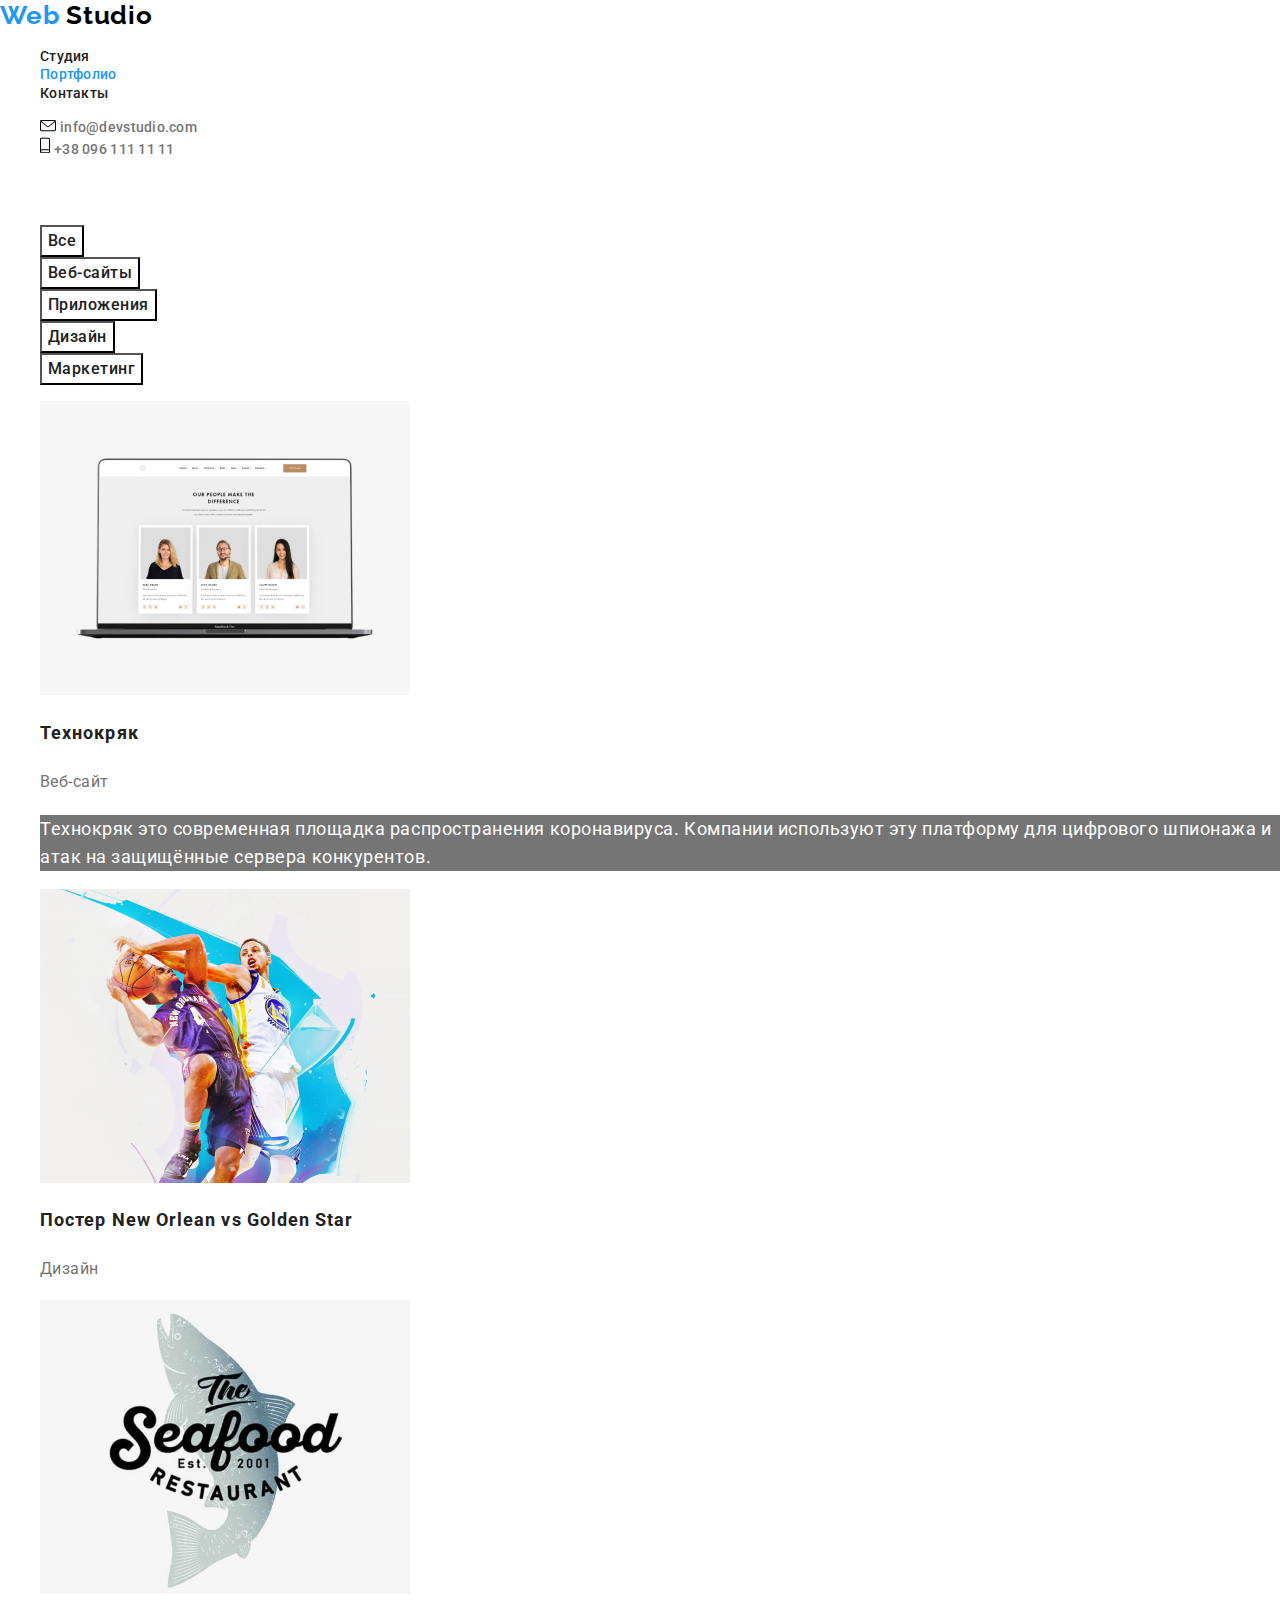
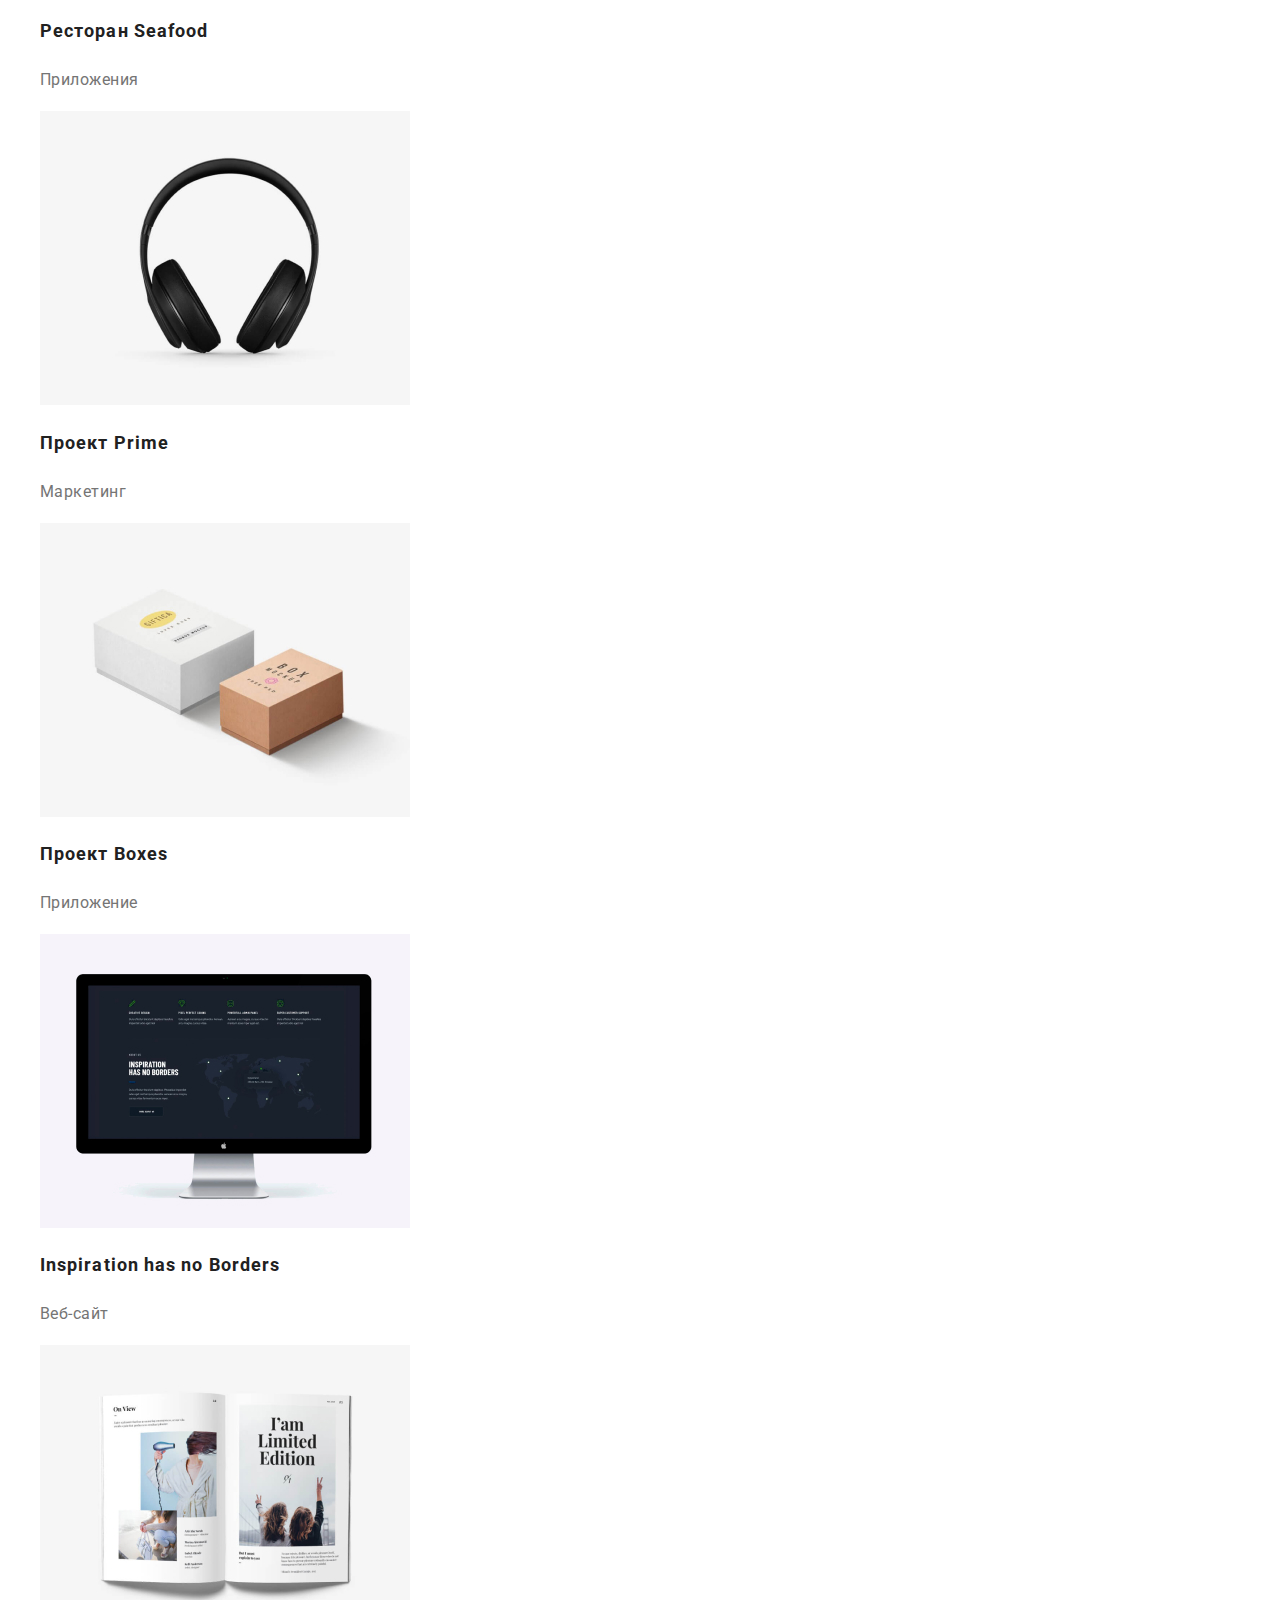
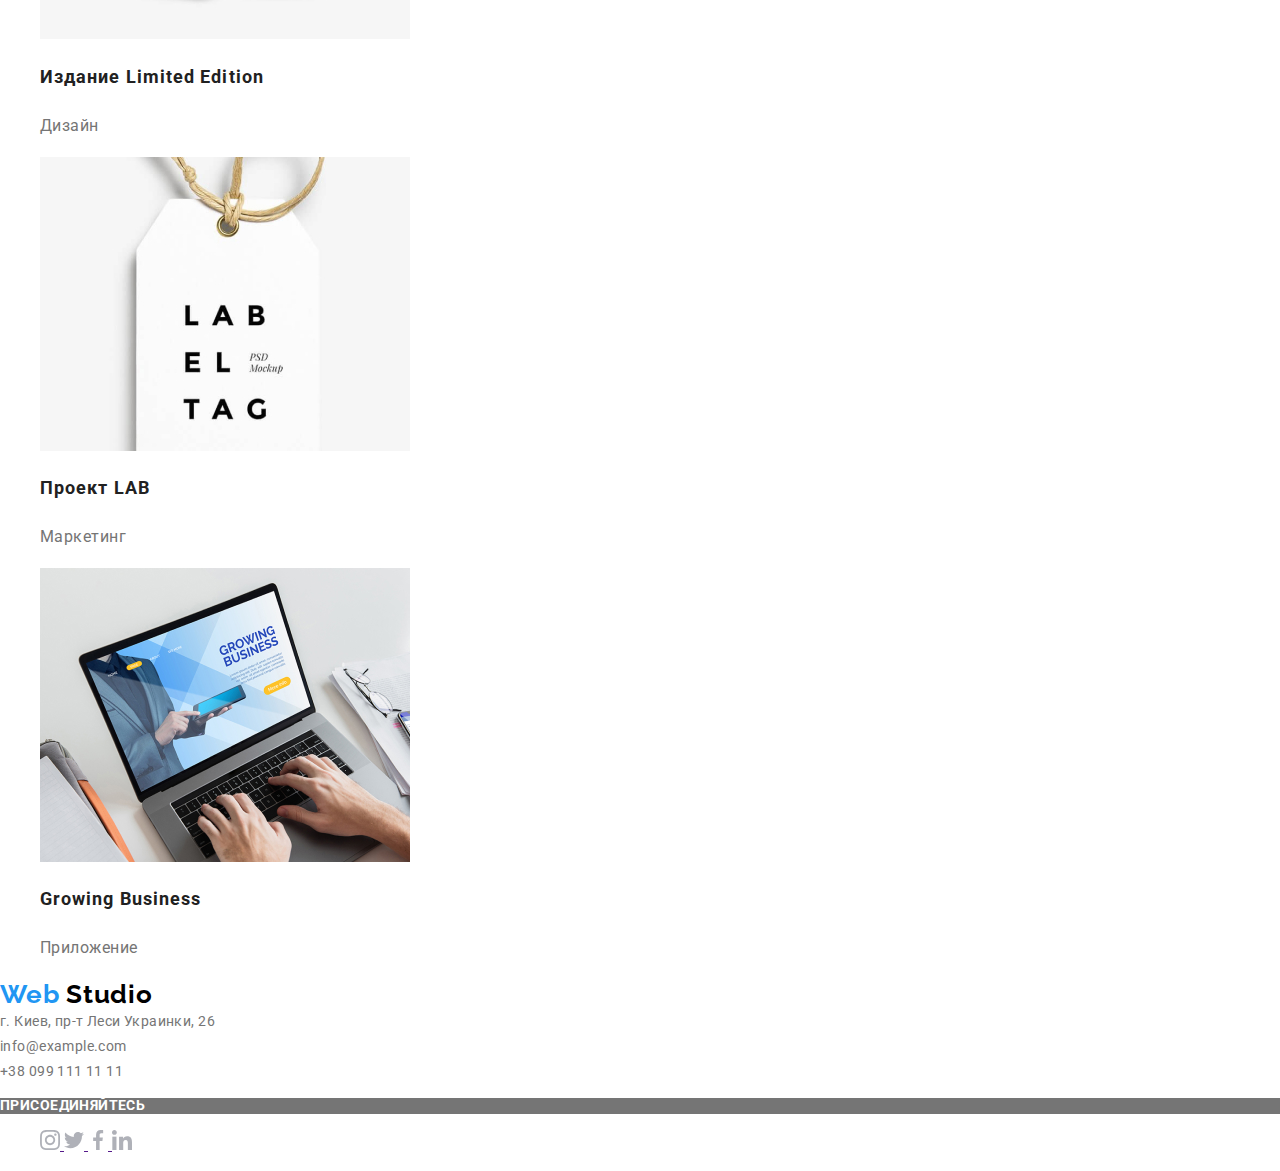
==== portfolio.html @ 9afe27df "HW-2" ====
<!DOCTYPE html>
<html lang="ru">
    <head>
        <meta charset="UTF-8">
        <meta name="viewport" content="width=device-width, initial-scale=1.0">
        <title>Веб студия</title>
        <link href="https://fonts.googleapis.com/css2?family=Raleway:wght@700&family=Roboto:wght@400;500;700;900&display=swap" rel="stylesheet"> 
        <link rel="stylesheet" href="./css/normalize.css">
        <link rel="stylesheet" href="./css/styles-index.css">
    </head>
<body>
    <!--шапка-->
    <header>
        <nav>
            <a class="logo" href="./index.html"> 
                <span class="logo-web" lang="en">Web</span> Studio
            </a>
            <ul class="site-nav">
                <li><a class="site-nav-link" href="./index.html">Студия</a></li>
                <li><a class="site-nav-link current" href="./portfolio.html">Портфолио</a></li>
                <li><a class="site-nav-link" href="">Контакты</a></li>
            </ul>
        </nav>
            <ul class="contacts">
                <li class="contacts-list"><img src="./image/envelope(hover).svg" alt="конверт">
                    <a href="mailto:info@devstudio.com">info@devstudio.com</a></li>
                <li class="contacts-list"><img src="./image/smartphone.svg" alt="смартфон">
                    <a href="tel:+380961111111">+38 096 111 11 11</a></li>
            </ul>
    </header>
    <!--главный контент-->
    <main>
    <!--сортировка проектов-->
        <section>
            <h2 class="filter">Фильтры</h2>
            <ul class="filter-button">
                <li>
                    <button type="button">Все</button>
                </li>
                <li>
                    <button type="button">Веб-сайты</button>
                </li>
                <li>
                    <button type="button">Приложения</button>
                </li>
                <li>
                    <button type="button">Дизайн</button>
                </li>
                <li>
                    <button type="button">Маркетинг</button>
                </li>
            </ul>
        </section>
    <!--список проектов-->
        <section>
            <ul class="projects">
                <li>
                    <a href="">
                        <img src="./image/portfolio-texnokryak.jpg" width="370" alt="Веб-сайт Технокряк">
                        <h2 class="title">Технокряк</h2>
                        <p class="description">Веб-сайт</p>
                        <p class="details">Технокряк это современная площадка распространения коронавируса. Компании используют эту платформу для цифрового шпионажа и атак на защищённые сервера конкурентов.</p>
                    </a>
                </li>
                <li>
                    <a href="">
                        <img src="./image/portfolio-new-orlean.jpg" width="370" alt="Постер New Orlean vs Golden Star">
                        <h2 class="title">Постер New Orlean vs Golden Star</h2>
                        <p class="description">Дизайн</p>
                    </a>
                </li>
                <li>
                    <a href="">    
                        <img src="./image/portfolio-sea-food.jpg" width="370" alt="Логотип Ресторан Seafood">
                        <h2 class="title">Ресторан Seafood</h2>
                        <p class="description">Приложения</p>
                    </a>
                </li>
                <li>
                    <a href="">
                        <img src="./image/portfolio-nayshniki.jpg" width="370" alt="Наушники">
                        <h2 class="title">Проект Prime</h2>
                        <p class="description">Маркетинг</p>
                    </a>
                </li>
                <li>
                    <a href="">
                        <img src="./image/portfolio-boxes.jpg" width="370" alt="Две картонные коробки">
                        <h2 class="title">Проект Boxes</h2>
                        <p class="description">Приложение</p>
                    </a>
                </li>
                <li>
                    <a href="">
                        <img src="./image/portfolio-monitor.jpg" width="370" alt="Монитор">
                        <h2 class="title">Inspiration has no Borders</h2>
                        <p class="description">Веб-сайт</p>
                    </a>
                </li>
                <li>
                    <a href="">
                        <img src="./image/portfolio-limited-edition.jpg" width="370" alt="Раскрытый журнал">
                        <h2 class="title">Издание Limited Edition</h2>
                        <p class="description">Дизайн</p>
                    </a>
                </li>
                <li>
                    <a href="">    
                        <img src="./image/portfolio-lab.jpg" width="370" alt="Фото бирки LAB">
                        <h2 class="title">Проект LAB</h2>
                        <p class="description">Маркетинг</p>
                    </a>
                </li>
                <li>
                    <a href="">
                        <img src="./image/portfolio-business.jpg" width="370" alt="Ноутбук с изображением сайта Growing Business">
                        <h2 class="title">Growing Business</h2>
                        <p class="description">Приложение</p>
                    </a>
                </li>
            </ul>
        </section>
    </main>
    <!--подвал--> 
    <footer class="footer">
        <a class="logo" href="./index.html"> 
            <span class="logo-web" lang="en">Web</span> Studio
        </a>
            <address class="address">
                г. Киев, пр-т Леси Украинки, 26
                <br>
                <a href="mailto:info@example.com">info@example.com</a>
                <br>
                <a href="tel:+380991111111">+38 099 111 11 11</a>
            </address>
            <h3 class="network-title">присоединяйтесь</h3>
            <ul class="network-links">                
                <li>
                    <a href="">
                        <img src="./image/instagram2.svg" alt="логотип инстаграм">
                    </a>
                    <a href="">
                        <img src="./image/twitter1.svg" alt="логотип твитер">
                    </a>
                    <a href="">
                        <img src="./image/facebook1.svg" alt="логотип фейсбук">
                    </a>
                    <a href="">
                        <img src="./image/linkedin1.svg" alt="логотип линкедин">
                    </a>
                </li> 
            </ul>    
    </footer>
</body>
</html>
---- css/styles-index.css ----
:root {
    --primary-text-color: #757575;
    --secondary-text-color: #212121;
    --white-text-color: #ffffff;
    --accent-color: #2196F3;
    --logo-color: #000000;
    --background-color: #ffffff;
    --background-secondary-color: #f5f4fa;
    }

body {
    font-family: 'Roboto', sans-serif;
    color: var(--primary-text-color);
    background-color: var(--background-color); 
}

/* оформление логотипа */
.logo {
    text-decoration: none;
    font-family: 'Raleway', sans-serif;
    font-weight: 700;
    font-size: 26px;
    line-height: 1.19;
    letter-spacing: 0.03em;
    color: var(--logo-color);
}

.logo-web {
    color: var(--accent-color);
}

/* навигация сайта */
.site-nav {
    list-style: none;
}

.site-nav-link {
   
    font-weight: 500;
    font-size: 14px;
    line-height: 1.14;
    letter-spacing: 0.02em;
    color: var(--secondary-text-color);
    text-decoration: none;
}

.site-nav-link:hover,
.site-nav-link:focus {
  
    font-weight: 500;
    font-size: 14px;
    line-height: 16px;
    letter-spacing: 0.02em;
    color: var(--accent-color);
}

.site-nav-link.current {
    color: var(--accent-color);
}

/* контакты: почта, телефон */
.contacts {
    list-style: none;
}

.contacts a{
    text-decoration: none;
    font-weight: 500;
    font-size: 14px;
    line-height: 1.14;
    letter-spacing: 0.02em;
    color: var(--primary-text-color);
}

.contacts a:hover,
.contacts a:focus {
    font-weight: 500;
    font-size: 14px;
    line-height: 16px;
    letter-spacing: 0.02em;
    color: var(--accent-color);
}

/* главный контент */
.main-title {
    font-weight: 900;
    font-size: 44px;
    line-height: 1.36;
    text-align: center;
    letter-spacing: 0.06em;
    text-transform: uppercase;
    color: var(--primary-text-color);
}

/* button */
.button {
    text-decoration: none;
    color: var(--background-color);
    background-color: var(--accent-color);
    font-size: 16px;
    line-height: 30px;
    padding: 12px 24px;
    letter-spacing: 0.06em;
    border: 2pc;
    
}

/* наши особенности */
.features li {
    list-style: none; 
}

.features-title {
    visibility: hidden;
}

.features .title {
    font-weight: 700;
    font-size: 14px;
    line-height: 1.14;
    letter-spacing: 0.03em;
    text-transform: uppercase;
    color: var(--secondary-text-color);
}

.features .description {
    
font-size: 14px;
line-height: 1.71;
letter-spacing: 0.03em;
color: var(--primary-text-color);
}

/* чем мы занимаемся */
.work-list {
    list-style: none;
}

.work-title {
    font-weight: 700;
    font-size: 36px;
    line-height: 1.17px;
    text-align: center;
    letter-spacing: 0.03em;
    color: var(--secondary-text-color);
}

.work-list a {
    text-decoration: none;
    font-weight: 700;
    font-size: 14px;
    line-height: 1.14;
    text-align: center;
    letter-spacing: 0.03em;
    text-transform: uppercase;
    color: var(--primary-text-color);

}

/* наша команда */
.team-title {
    font-weight: 700;
    font-size: 36px;
    line-height: 1.17;
    text-align: center;
    letter-spacing: 0.03em;
    color: var(--secondary-text-color);
}

.team-list {
    list-style: none;
}

.name {
    font-weight: 500;
    font-size: 16px;
    line-height: 1.19;
    text-align: left;
    letter-spacing: 0.03em;
    color: var(--secondary-text-color);    
}

.position {
    font-size: 16px;
    line-height: 1.19px;
    text-align: left;
    letter-spacing: 0.03em;
    color: var(--primary-text-color);
}
/* постоянные клиенты */
.clients-title {
    font-weight: 700;
    font-size: 36px;
    line-height: 1.17;
    text-align: center;
    letter-spacing: 0.03em;
    color: var(--secondary-text-color);
}

.client-list {
    list-style: none;
}

/* подвал */
.address {
    font-style: normal;
    font-size: 14px;
    line-height: 1.71;
    letter-spacing: 0.03em;
}
.address a {
    text-decoration: none;
    font-size: 14px;
    line-height: 24px;
    letter-spacing: 0.03em;
    color: var(--primary-text-color);
}

.network-title {
    font-weight: 700;
    font-size: 14px;
    line-height: 1.14;
    letter-spacing: 0.03em;
    text-transform: uppercase;
    color: var(--white-text-color);
    background-color: var(--primary-text-color);
}

.network-links {
    list-style: none;
}

/* главный контент портфолио */

.filter {
    visibility: hidden;
}

.filter-button {
    list-style: none;
}

.filter-button button {
    font-weight: 500;
    font-size: 16px;
    line-height: 1.625;
    text-align: left;
    letter-spacing: 0.03em;
    color: var(--secondary-text-color);
    background-color: transparent;
}

/* список проектов */

.projects {
    list-style: none;
}

.projects a {
    text-decoration: none;
}

.projects .title {
    font-weight: 700;
    font-size: 18px;
    line-height: 2;
    letter-spacing: 0.06em;
    color: var(--secondary-text-color);
}

.projects .description {
    font-size: 16px;
    line-height: 1.875;
    letter-spacing: 0.03em;
    color: var(--primary-text-color);
}

.projects .details {
    font-size: 18px;
    line-height: 1.56;
    letter-spacing: 0.03em;
    color: var(--white-text-color);
    /* цвет фона удалить после позиционирования */
    background-color: var(--primary-text-color);
}
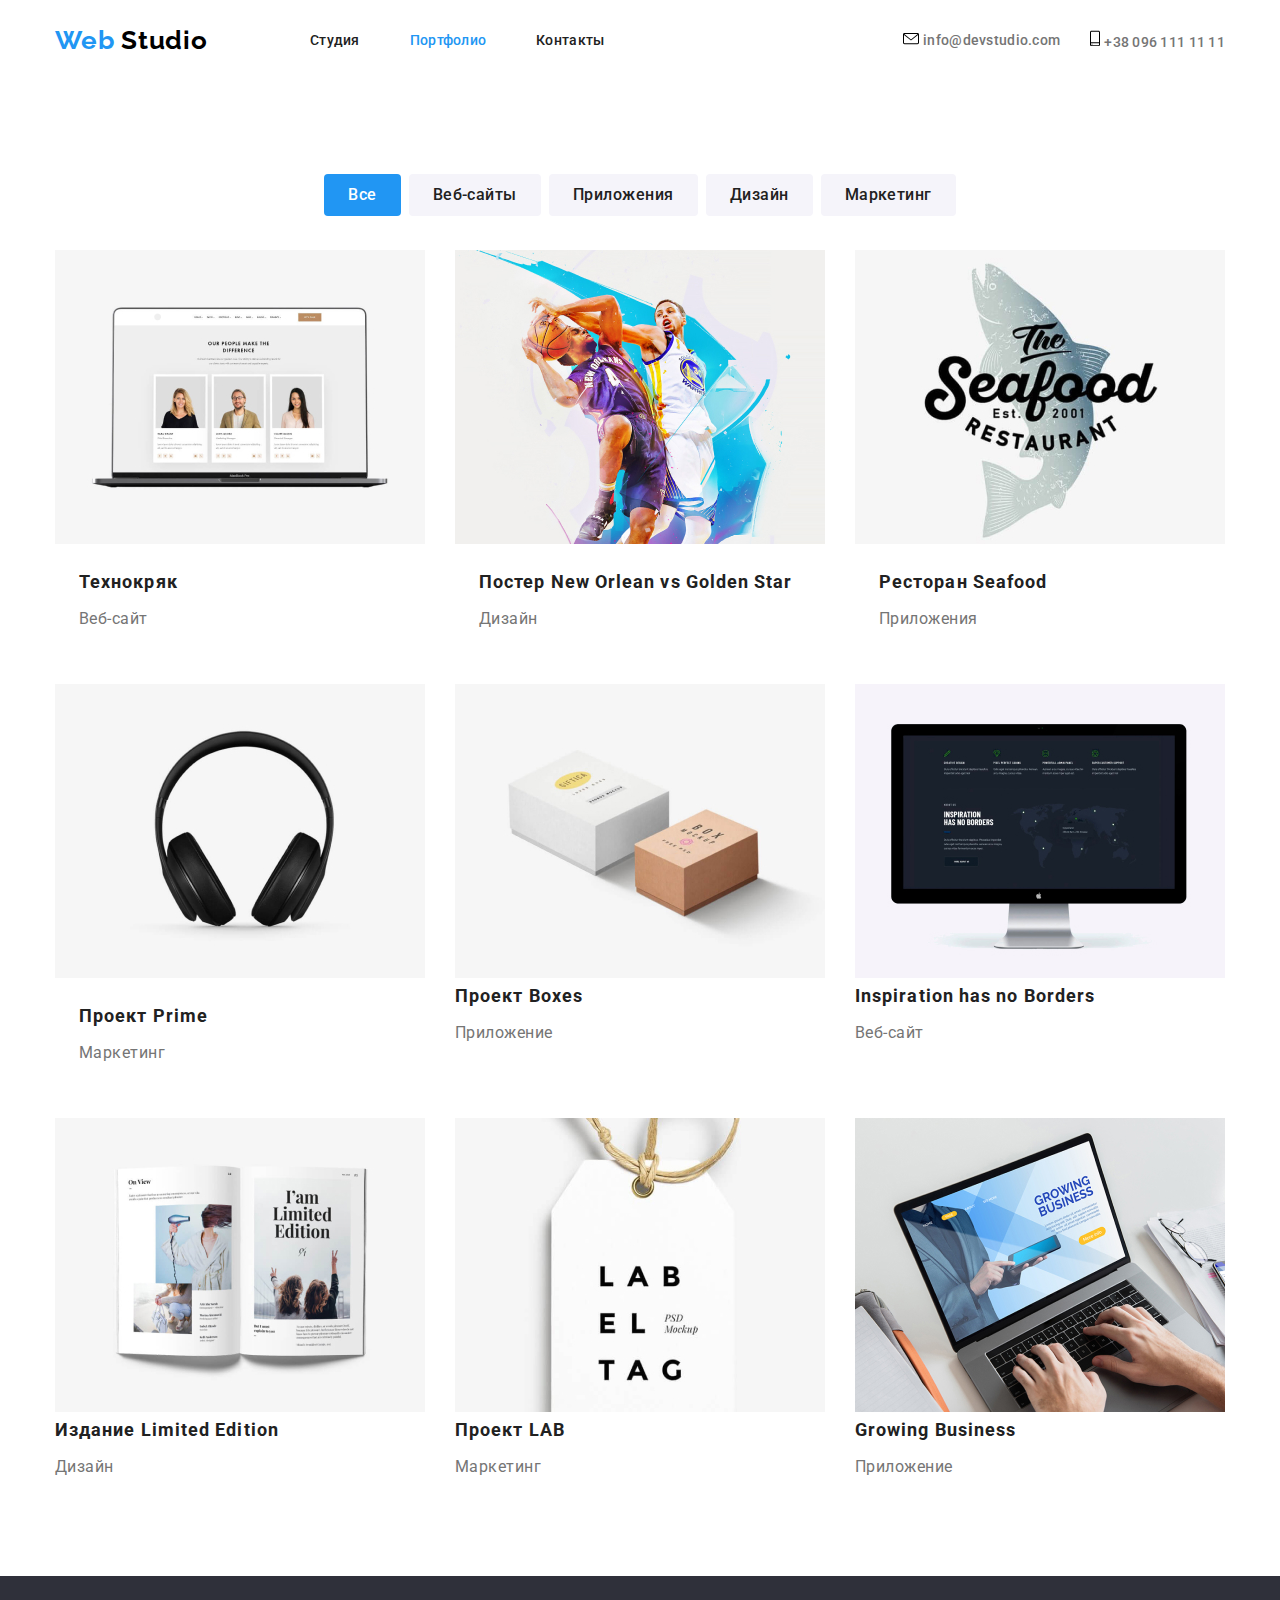
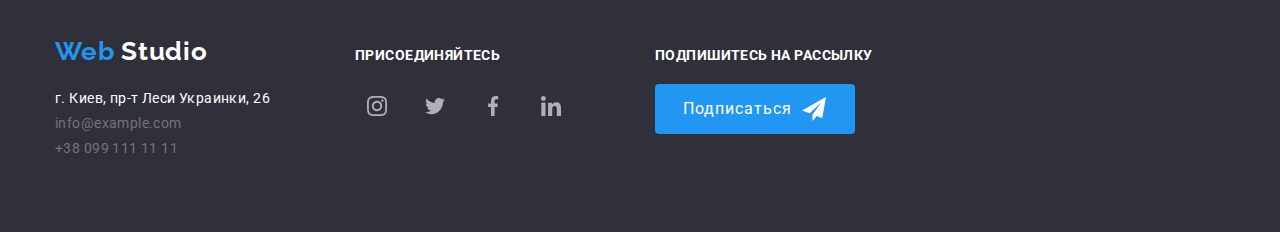
==== commit 70907718: "HW3-Done" ====
--- a/portfolio.html
+++ b/portfolio.html
@@ -1,155 +1,187 @@
 <!DOCTYPE html>
 <html lang="ru">
     <head>
+        <meta name="viewport" content="width=device-width, initial-scale=1.0">
         <meta charset="UTF-8">
-        <meta name="viewport" content="width=device-width, initial-scale=1.0">
+        <link href="https://fonts.googleapis.com/css2?family=Raleway:wght@700&family=Roboto:wght@400;500;700;900&display=swap" rel="stylesheet"> 
         <title>Веб студия</title>
-        <link href="https://fonts.googleapis.com/css2?family=Raleway:wght@700&family=Roboto:wght@400;500;700;900&display=swap" rel="stylesheet"> 
-        <link rel="stylesheet" href="./css/normalize.css">
+        <link rel="stylesheet" href="https://cdnjs.cloudflare.com/ajax/libs/modern-normalize/0.7.0/modern-normalize.min.css">
         <link rel="stylesheet" href="./css/styles-index.css">
     </head>
 <body>
     <!--шапка-->
-    <header>
-        <nav>
-            <a class="logo" href="./index.html"> 
-                <span class="logo-web" lang="en">Web</span> Studio
-            </a>
-            <ul class="site-nav">
-                <li><a class="site-nav-link" href="./index.html">Студия</a></li>
-                <li><a class="site-nav-link current" href="./portfolio.html">Портфолио</a></li>
-                <li><a class="site-nav-link" href="">Контакты</a></li>
-            </ul>
+    <header class="hat">
+        <div class="container flexbox">
+        <nav class="navigation">
+            <div class="hat-logo">
+                <a class="logo" href="./index.html"> 
+                    <span class="logo-web" lang="en">Web</span> Studio
+                </a>
+            </div>
+            <!-- <div class="hat-link"> -->
+                <ul class="site-nav">
+                    <li><a class="site-nav-link" href="./index.html">Студия</a></li>
+                    <li><a class="site-nav-link current" href="./portfolio.html">Портфолио</a></li>
+                    <li><a class="site-nav-link" href="">Контакты</a></li>
+                </ul>
+            <!-- </div> -->
         </nav>
-            <ul class="contacts">
-                <li class="contacts-list"><img src="./image/envelope(hover).svg" alt="конверт">
-                    <a href="mailto:info@devstudio.com">info@devstudio.com</a></li>
-                <li class="contacts-list"><img src="./image/smartphone.svg" alt="смартфон">
-                    <a href="tel:+380961111111">+38 096 111 11 11</a></li>
-            </ul>
+                <ul class="contacts">
+                    <li class="contacts-mail"><img src="./image/envelope(hover).svg" alt="конверт">
+                        <a href="mailto:info@devstudio.com">info@devstudio.com</a></li>
+                    <li class="contacts-tel"><img src="./image/smartphone.svg" alt="смартфон">
+                        <a href="tel:+380961111111">+38 096 111 11 11</a></li>
+                </ul>
+        </div>    
     </header>
     <!--главный контент-->
     <main>
     <!--сортировка проектов-->
         <section>
-            <h2 class="filter">Фильтры</h2>
-            <ul class="filter-button">
-                <li>
-                    <button type="button">Все</button>
-                </li>
-                <li>
-                    <button type="button">Веб-сайты</button>
-                </li>
-                <li>
-                    <button type="button">Приложения</button>
-                </li>
-                <li>
-                    <button type="button">Дизайн</button>
-                </li>
-                <li>
-                    <button type="button">Маркетинг</button>
-                </li>
-            </ul>
+            <div class="container">
+                <h2 class="filter">Фильтры</h2>
+                <ul class="filter-button">
+                    <li class="filter-list">
+                        <button class="current" type="button">Все</button>
+                    </li>
+                    <li class="filter-list">
+                        <button type="button">Веб-сайты</button>
+                    </li>
+                    <li class="filter-list">
+                        <button type="button">Приложения</button>
+                    </li>
+                    <li class="filter-list">
+                        <button type="button">Дизайн</button>
+                    </li>
+                    <li class="filter-list">
+                        <button type="button">Маркетинг</button>
+                    </li>
+                </ul>
+            </div>    
         </section>
     <!--список проектов-->
         <section>
-            <ul class="projects">
-                <li>
-                    <a href="">
-                        <img src="./image/portfolio-texnokryak.jpg" width="370" alt="Веб-сайт Технокряк">
-                        <h2 class="title">Технокряк</h2>
-                        <p class="description">Веб-сайт</p>
-                        <p class="details">Технокряк это современная площадка распространения коронавируса. Компании используют эту платформу для цифрового шпионажа и атак на защищённые сервера конкурентов.</p>
-                    </a>
-                </li>
-                <li>
-                    <a href="">
-                        <img src="./image/portfolio-new-orlean.jpg" width="370" alt="Постер New Orlean vs Golden Star">
-                        <h2 class="title">Постер New Orlean vs Golden Star</h2>
-                        <p class="description">Дизайн</p>
-                    </a>
-                </li>
-                <li>
-                    <a href="">    
-                        <img src="./image/portfolio-sea-food.jpg" width="370" alt="Логотип Ресторан Seafood">
-                        <h2 class="title">Ресторан Seafood</h2>
-                        <p class="description">Приложения</p>
-                    </a>
-                </li>
-                <li>
-                    <a href="">
-                        <img src="./image/portfolio-nayshniki.jpg" width="370" alt="Наушники">
-                        <h2 class="title">Проект Prime</h2>
-                        <p class="description">Маркетинг</p>
-                    </a>
-                </li>
-                <li>
-                    <a href="">
-                        <img src="./image/portfolio-boxes.jpg" width="370" alt="Две картонные коробки">
-                        <h2 class="title">Проект Boxes</h2>
-                        <p class="description">Приложение</p>
-                    </a>
-                </li>
-                <li>
-                    <a href="">
-                        <img src="./image/portfolio-monitor.jpg" width="370" alt="Монитор">
-                        <h2 class="title">Inspiration has no Borders</h2>
-                        <p class="description">Веб-сайт</p>
-                    </a>
-                </li>
-                <li>
-                    <a href="">
-                        <img src="./image/portfolio-limited-edition.jpg" width="370" alt="Раскрытый журнал">
-                        <h2 class="title">Издание Limited Edition</h2>
-                        <p class="description">Дизайн</p>
-                    </a>
-                </li>
-                <li>
-                    <a href="">    
-                        <img src="./image/portfolio-lab.jpg" width="370" alt="Фото бирки LAB">
-                        <h2 class="title">Проект LAB</h2>
-                        <p class="description">Маркетинг</p>
-                    </a>
-                </li>
-                <li>
-                    <a href="">
-                        <img src="./image/portfolio-business.jpg" width="370" alt="Ноутбук с изображением сайта Growing Business">
-                        <h2 class="title">Growing Business</h2>
-                        <p class="description">Приложение</p>
-                    </a>
-                </li>
-            </ul>
+            <div class="container">
+                <ul class="projects">
+                    <li class="projects-list">
+                        <a href="">
+                            <img src="./image/portfolio-texnokryak.jpg" width="370" alt="Веб-сайт Технокряк">
+                            <p class="details">Технокряк это современная площадка распространения коронавируса. Компании используют эту платформу для цифрового шпионажа и атак на защищённые сервера конкурентов.</p>
+                                <div class="projects-item">
+                                    <h2 class="projects-title">Технокряк</h2>
+                                    <p class="description">Веб-сайт</p>
+                                </div>  
+                        </a>
+                    </li>
+                    <li class="projects-list">
+                        <a href="">
+                            <img src="./image/portfolio-new-orlean.jpg" width="370" alt="Постер New Orlean vs Golden Star">
+                                <div class="projects-item">
+                                    <h2 class="projects-title">Постер New Orlean vs Golden Star</h2>
+                                    <p class="description">Дизайн</p>
+                                </div>
+                        </a>
+                    </li>
+                    <li class="projects-list">
+                        <a href="">    
+                            <img src="./image/portfolio-sea-food.jpg" width="370" alt="Логотип Ресторан Seafood">
+                            <div class="projects-item">
+                                <h2 class="projects-title">Ресторан Seafood</h2>
+                                <p class="description">Приложения</p>
+                            </div>
+                        </a>
+                    </li>
+                    <li class="projects-list">
+                        <a href="">
+                            <img src="./image/portfolio-nayshniki.jpg" width="370" alt="Наушники">
+                            <div class="projects-item">
+                                <h2 class="projects-title">Проект Prime</h2>
+                                <p class="description">Маркетинг</p>
+                            </div>    
+                        </a>
+                    </li>
+                    <li class="projects-list">
+                        <a href="">
+                            <img src="./image/portfolio-boxes.jpg" width="370" alt="Две картонные коробки">
+                            <h2 class="projects-title">Проект Boxes</h2>
+                            <p class="description">Приложение</p>
+                        </a>
+                    </li>
+                    <li class="projects-list">
+                        <a href="">
+                            <img src="./image/portfolio-monitor.jpg" width="370" alt="Монитор">
+                            <h2 class="projects-title">Inspiration has no Borders</h2>
+                            <p class="description">Веб-сайт</p>
+                        </a>
+                    </li>
+                    <li class="projects-list">
+                        <a href="">
+                            <img src="./image/portfolio-limited-edition.jpg" width="370" alt="Раскрытый журнал">
+                            <h2 class="projects-title">Издание Limited Edition</h2>
+                            <p class="description">Дизайн</p>
+                        </a>
+                    </li>
+                    <li class="projects-list">
+                        <a href="">    
+                            <img src="./image/portfolio-lab.jpg" width="370" alt="Фото бирки LAB">
+                            <h2 class="projects-title">Проект LAB</h2>
+                            <p class="description">Маркетинг</p>
+                        </a>
+                    </li>
+                    <li class="projects-list">
+                        <a href="">
+                            <img src="./image/portfolio-business.jpg" width="370" alt="Ноутбук с изображением сайта Growing Business">
+                            <h2 class="projects-title">Growing Business</h2>
+                            <p class="description">Приложение</p>
+                        </a>
+                    </li>
+                </ul>
+            </div>
         </section>
     </main>
     <!--подвал--> 
     <footer class="footer">
-        <a class="logo" href="./index.html"> 
-            <span class="logo-web" lang="en">Web</span> Studio
-        </a>
-            <address class="address">
-                г. Киев, пр-т Леси Украинки, 26
-                <br>
-                <a href="mailto:info@example.com">info@example.com</a>
-                <br>
-                <a href="tel:+380991111111">+38 099 111 11 11</a>
-            </address>
-            <h3 class="network-title">присоединяйтесь</h3>
-            <ul class="network-links">                
-                <li>
-                    <a href="">
-                        <img src="./image/instagram2.svg" alt="логотип инстаграм">
-                    </a>
-                    <a href="">
-                        <img src="./image/twitter1.svg" alt="логотип твитер">
-                    </a>
-                    <a href="">
-                        <img src="./image/facebook1.svg" alt="логотип фейсбук">
-                    </a>
-                    <a href="">
-                        <img src="./image/linkedin1.svg" alt="логотип линкедин">
-                    </a>
-                </li> 
-            </ul>    
+        <div class="container footer">
+            <div class="footer-address">
+                <a class="logo" href="./index.html"> 
+                    <span class="logo-web" lang="en">Web</span>
+                    <span class="logo-studio"> Studio</span>
+                </a>
+                    <address class="address">
+                        г. Киев, пр-т Леси Украинки, 26
+                        <br>
+                        <a href="mailto:info@example.com">info@example.com</a>
+                        <br>
+                        <a href="tel:+380991111111">+38 099 111 11 11</a>
+                    </address>
+            </div>
+            <div class="network">
+                <h3 class="network-title">присоединяйтесь</h3>
+                <ul class="network-links">                
+                    <li>
+                        <a class="network-links-image" href="">
+                            <img src="./image/instagram2.svg" alt="логотип инстаграм">
+                        </a>
+                        <a class="network-links-image" href="">
+                            <img src="./image/twitter1.svg" alt="логотип твитер">
+                        </a>
+                        <a class="network-links-image" href="">
+                            <img src="./image/facebook1.svg" alt="логотип фейсбук">
+                        </a>
+                        <a class="network-links-image" href="">
+                            <img src="./image/linkedin1.svg" alt="логотип линкедин">
+                        </a>
+                    </li> 
+                </ul>
+            </div>
+            <div class="subscribe">
+                <h3 class="subscribe-title">Подпишитесь на рассылку</h3>
+                <button class="subscribe-button">Подписаться
+                    <img src="./image/icon-telegram.svg" alt="логотип телеграм">
+                </button>
+                
+            </div>
+        </div>    
     </footer>
 </body>
 </html>--- a/css/styles-index.css
+++ b/css/styles-index.css
@@ -1,3 +1,13 @@
+html {
+    box-sizing: border-box;
+  }
+  
+  *,
+  *::before,
+  *::after {
+    box-sizing: inherit;
+  }
+  
 :root {
     --primary-text-color: #757575;
     --secondary-text-color: #212121;
@@ -6,13 +16,56 @@
     --logo-color: #000000;
     --background-color: #ffffff;
     --background-secondary-color: #f5f4fa;
+    --background-third-color: rgba(47, 48, 58, 0.8);
+    --background-footer: #2F303A;
+    --rectangle-color: #AFB1B8;
     }
 
 body {
     font-family: 'Roboto', sans-serif;
     color: var(--primary-text-color);
     background-color: var(--background-color); 
-}
+    margin: 0;
+}
+
+/* .header {
+    width: 1200px;
+    padding-left: 15px;
+    padding-right: 15px;
+    margin-left: auto;
+    margin-right: auto;
+    outline: 1px solid red;
+} */
+
+.container {
+    width: 1200px;
+    margin-left: auto;
+    margin-right: auto;
+    padding-left: 15px;
+    padding-right: 15px;
+}
+
+.hat {
+    background-color: var(--background-color);
+}
+
+.hat-logo {
+    width: 170px;
+    padding-top: 25px;
+    padding-bottom: 25px;
+    margin-right: 85px;
+}
+
+.hat-link {
+    width: 370px;
+    padding-top: 32px;
+    padding-bottom: 32px;
+}
+
+/* .hat-contacts {
+    width: 370px;
+    padding: 32px 0;
+} */
 
 /* оформление логотипа */
 .logo {
@@ -29,19 +82,35 @@
     color: var(--accent-color);
 }
 
+/* оформление логотипа в футере */
+.logo-studio {
+    color: var(--white-text-color);
+}
+
 /* навигация сайта */
+.navigation {
+    display: flex;
+    margin-right: auto;
+}
 .site-nav {
+    display: flex;
+    align-items: center;
     list-style: none;
+    margin: 0;
+    padding: 0;
 }
 
 .site-nav-link {
-   
     font-weight: 500;
     font-size: 14px;
     line-height: 1.14;
     letter-spacing: 0.02em;
     color: var(--secondary-text-color);
     text-decoration: none;
+}
+
+.site-nav li:not(:last-child) {
+    margin-right: 50px;
 }
 
 .site-nav-link:hover,
@@ -60,7 +129,18 @@
 
 /* контакты: почта, телефон */
 .contacts {
+    display: flex;
+    justify-content: flex-end;
+    align-items: center;
     list-style: none;
+    margin: 0;
+    padding: 0;
+}
+
+.flexbox {
+    display: flex;
+    justify-content: flex-end;
+    align-items: center;
 }
 
 .contacts a{
@@ -72,6 +152,10 @@
     color: var(--primary-text-color);
 }
 
+.contacts-mail {
+    margin-right: 30px;
+}
+
 .contacts a:hover,
 .contacts a:focus {
     font-weight: 500;
@@ -82,70 +166,129 @@
 }
 
 /* главный контент */
-.main-title {
+
+.hero {
+    margin-top: 200px;
+    text-align: center;
+    /* outline: 1px solid red; */
+}
+
+.hero-title {
     font-weight: 900;
     font-size: 44px;
     line-height: 1.36;
-    text-align: center;
     letter-spacing: 0.06em;
     text-transform: uppercase;
     color: var(--primary-text-color);
+    width: 696px;
+    /* outline: 1px solid green; */
+    margin: auto;
+    margin-top: 0px;
+    margin-bottom: 30px;
 }
 
 /* button */
-.button {
+.hero-button {
+    display: inline-block;
     text-decoration: none;
     color: var(--background-color);
     background-color: var(--accent-color);
     font-size: 16px;
     line-height: 30px;
-    padding: 12px 24px;
+    padding: 10px 32px;
     letter-spacing: 0.06em;
-    border: 2pc;
+    border: 2px; 
+    border-radius: 4px;
+    width: 200px;
+    margin-bottom: 200px;
     
 }
 
 /* наши особенности */
-.features li {
+.container.features {
+    padding-top: 94px;
+    padding-bottom: 94px;
+}
+
+.features-item {
+    display: inline-block;
+    /* display: flex;
+    flex-direction: column; */
+    width: 267px;
+    margin-top: 0;
+    margin-bottom: 0px;
+    padding: 0;
+}
+
+.container .features-item:not(:last-child) {
+    margin-right: 30px;
+}
+
+.container li {
     list-style: none; 
 }
 
 .features-title {
-    visibility: hidden;
-}
-
-.features .title {
+    /* visibility: hidden; */
+    display: none;
+}
+.features-item img {
+    margin-bottom: 30px;
+    background-color: var(--background-secondary-color);
+    padding: 25px 100px;
+}
+
+.container .title {
     font-weight: 700;
     font-size: 14px;
     line-height: 1.14;
     letter-spacing: 0.03em;
     text-transform: uppercase;
     color: var(--secondary-text-color);
-}
-
-.features .description {
+    margin-top: 0;
+    margin-bottom: 10px;
+}
+
+.container .description {
     
 font-size: 14px;
 line-height: 1.71;
 letter-spacing: 0.03em;
 color: var(--primary-text-color);
+margin-top: 0;
+margin-bottom: 0;
 }
 
 /* чем мы занимаемся */
+.work {
+    padding-bottom: 94px;
+}
+
 .work-list {
+    display: flex;
+    justify-content: space-between;
+    width: 370px;
     list-style: none;
+    margin: 0;
+    padding: 0;
 }
 
 .work-title {
     font-weight: 700;
-    font-size: 36px;
-    line-height: 1.17px;
+    font-size: 35px;
     text-align: center;
     letter-spacing: 0.03em;
     color: var(--secondary-text-color);
+    margin: auto;
+    margin-top: 0;
+    margin-bottom: 50px;
+    width: 376px;
+    /* outline: 1px solid green; */
 }
 
 .work-list a {
+    display: inline-block;
+    width: 370px;
     text-decoration: none;
     font-weight: 700;
     font-size: 14px;
@@ -153,11 +296,27 @@
     text-align: center;
     letter-spacing: 0.03em;
     text-transform: uppercase;
-    color: var(--primary-text-color);
-
-}
+    color: var(--white-text-color);
+    background-color: var(--background-third-color);
+    padding: 27px 82px 27px 83px;
+}
+
+.work-list img {
+    display: block;
+}
+
+.work-list li:not(:last-child) {
+    margin-right: 30px;
+}
+
 
 /* наша команда */
+.team {
+    padding-top: 94px;
+    padding-bottom: 94px;
+    background-color: var(--background-secondary-color);
+}
+
 .team-title {
     font-weight: 700;
     font-size: 36px;
@@ -165,29 +324,69 @@
     text-align: center;
     letter-spacing: 0.03em;
     color: var(--secondary-text-color);
+    margin-top: 0;
+    margin-bottom: 50px;
 }
 
 .team-list {
+    display: flex;
     list-style: none;
+    margin: 0;
+    padding: 0;
+}
+
+.team-list li:not(:last-child) {
+    margin-right: 30px;
+}
+
+
+.team-list .description {
+    width: 270px;
+    padding-top: 30px;
+    text-align: center;
+    background-color: var(--background-color);
+    border-radius: 0 0 4px 4px;
+}
+
+.team-list>li img {
+    display: block;
+}
+
+.team-list .description a {
+    text-decoration: none;
+}
+.team-list .description img {
+    display: inline-block;
+    padding: 12px;
+    margin-right: 10px;
 }
 
 .name {
     font-weight: 500;
     font-size: 16px;
     line-height: 1.19;
-    text-align: left;
-    letter-spacing: 0.03em;
-    color: var(--secondary-text-color);    
+    letter-spacing: 0.03em;
+    color: var(--secondary-text-color);  
+    margin-top: 0;
+    margin-bottom: 10px;  
 }
 
 .position {
     font-size: 16px;
-    line-height: 1.19px;
-    text-align: left;
     letter-spacing: 0.03em;
     color: var(--primary-text-color);
+    margin-top: 0;
+    margin-bottom: 16px;
 }
 /* постоянные клиенты */
+/* .clients {
+    padding: 94px 215px;S
+    width: 1600px;
+} */
+.container.clients {
+    padding-top: 94px;
+    padding-bottom: 94px;
+}
 .clients-title {
     font-weight: 700;
     font-size: 36px;
@@ -195,19 +394,67 @@
     text-align: center;
     letter-spacing: 0.03em;
     color: var(--secondary-text-color);
+    margin-top: 0;
+    margin-bottom: 50px;
 }
 
 .client-list {
+    display: flex;
+    align-items: center;
     list-style: none;
+    padding: 0;
+    margin: 0;
+    /* margin-right: 30px; */
+
+}
+
+.rectangle {
+    display: flex;
+    justify-content: center;
+    border: 1px solid;
+    border-color: var(--rectangle-color);
+    border-radius: 4px;
+    width: 170px;
+    height: 90px;
+}
+
+.client-list li:not(:last-child) {
+    margin-right: 30px;
 }
 
 /* подвал */
+.footer {
+    background-color:var(--background-footer);
+}
+
+.container.footer {
+    display: flex;
+
+}
+
+.footer-address {
+    margin: 0;
+    width: 270px;
+    padding: 60px 0;
+    margin-right: 30px;
+
+}
+
+.network {
+    margin: 0;
+    width: 270px;
+    padding: 72px 0 100px;
+    margin-right: 30px;
+}
 .address {
     font-style: normal;
     font-size: 14px;
     line-height: 1.71;
     letter-spacing: 0.03em;
-}
+    padding-top: 20px;
+    color: var(--white-text-color);
+}
+
 .address a {
     text-decoration: none;
     font-size: 14px;
@@ -223,49 +470,144 @@
     letter-spacing: 0.03em;
     text-transform: uppercase;
     color: var(--white-text-color);
-    background-color: var(--primary-text-color);
+    margin-top: 0;
+    margin-bottom: 20px;
 }
 
 .network-links {
     list-style: none;
-}
+    margin: 0;
+    padding: 0;
+}
+
+.network-links a {
+    text-decoration: none;
+}
+.network-links img {
+    padding: 12px;
+}
+
+.network-links-image:not(:last-child) {
+    margin-right: 10px;
+}
+
+.subscribe {
+    width: 570px;
+    padding: 72px 0 94px ;
+}
+
+.subscribe-title {
+    font-weight: 700;
+    font-size: 14px;
+    line-height: 1.14;
+    letter-spacing: 0.03em;
+    text-transform: uppercase;
+    color: var(--white-text-color);
+    margin: 0 0 20px;
+}
+ .subscribe-button {
+    display: flex;
+    color: var(--background-color);
+    background-color: var(--accent-color);
+    font-size: 16px;
+    line-height: 30px;
+    padding: 10px 28px;
+    letter-spacing: 0.06em;
+    border: 2px; 
+    border-radius: 4px;
+    width: 200px;
+    cursor: pointer;
+ }
+
+ .subscribe-button img {
+     margin-left: 10px;
+ }
+
 
 /* главный контент портфолио */
 
 .filter {
-    visibility: hidden;
+    display: none;
+    /* visibility: hidden; */
 }
 
 .filter-button {
-    list-style: none;
+    display: flex;
+    justify-content: center;
+    padding: 93px 0 34px;
+    margin: auto;
+    /* list-style: none; */
+}
+
+.filter-list:not(:last-child) {
+    margin-right: 8px;
 }
 
 .filter-button button {
     font-weight: 500;
     font-size: 16px;
     line-height: 1.625;
-    text-align: left;
     letter-spacing: 0.03em;
     color: var(--secondary-text-color);
-    background-color: transparent;
+    background-color: var(--background-secondary-color);
+    border-radius: 4px;
+    border-color: transparent;
+    padding: 6px 22px;
+}
+
+.filter-button button:hover,
+.filter-button button:focus {
+    background-color: var(--accent-color);
+    color: var(--white-text-color);
+    cursor: pointer;
+}
+
+button.current {
+    background-color: var(--accent-color);
+    color: var(--white-text-color);
+    cursor: pointer;
 }
 
 /* список проектов */
 
-.projects {
+.projects { 
+    display: flex;
+    flex-wrap: wrap;
+    margin: auto;
+    padding: 0 0 94px;
     list-style: none;
 }
 
+.projects-list {
+    width: 370px;
+    margin-right: 30px;
+    margin-bottom: 30px;
+}
+
+.projects-list:nth-child(3n) {
+    margin-right: 0;
+}
+
+.projects-list:nth-last-child(-n + 3) {
+    margin-bottom: 0;
+}
+
+.projects-list img {
+    display: block;
+}
+
 .projects a {
     text-decoration: none;
 }
 
-.projects .title {
+.projects-title {
     font-weight: 700;
     font-size: 18px;
     line-height: 2;
     letter-spacing: 0.06em;
     color: var(--secondary-text-color);
+    margin: 0 0 4px; 
+    padding: 0;
 }
 
 .projects .description {
@@ -273,13 +615,22 @@
     line-height: 1.875;
     letter-spacing: 0.03em;
     color: var(--primary-text-color);
+    margin: 0;
+    padding: 0;
 }
 
 .projects .details {
+    display: none;
     font-size: 18px;
     line-height: 1.56;
     letter-spacing: 0.03em;
     color: var(--white-text-color);
     /* цвет фона удалить после позиционирования */
-    background-color: var(--primary-text-color);
+    background-color: var(--accent-color);
+    margin: 0;
+    padding: 0;
+}
+
+.projects-item {
+    padding: 20px 24px;
 }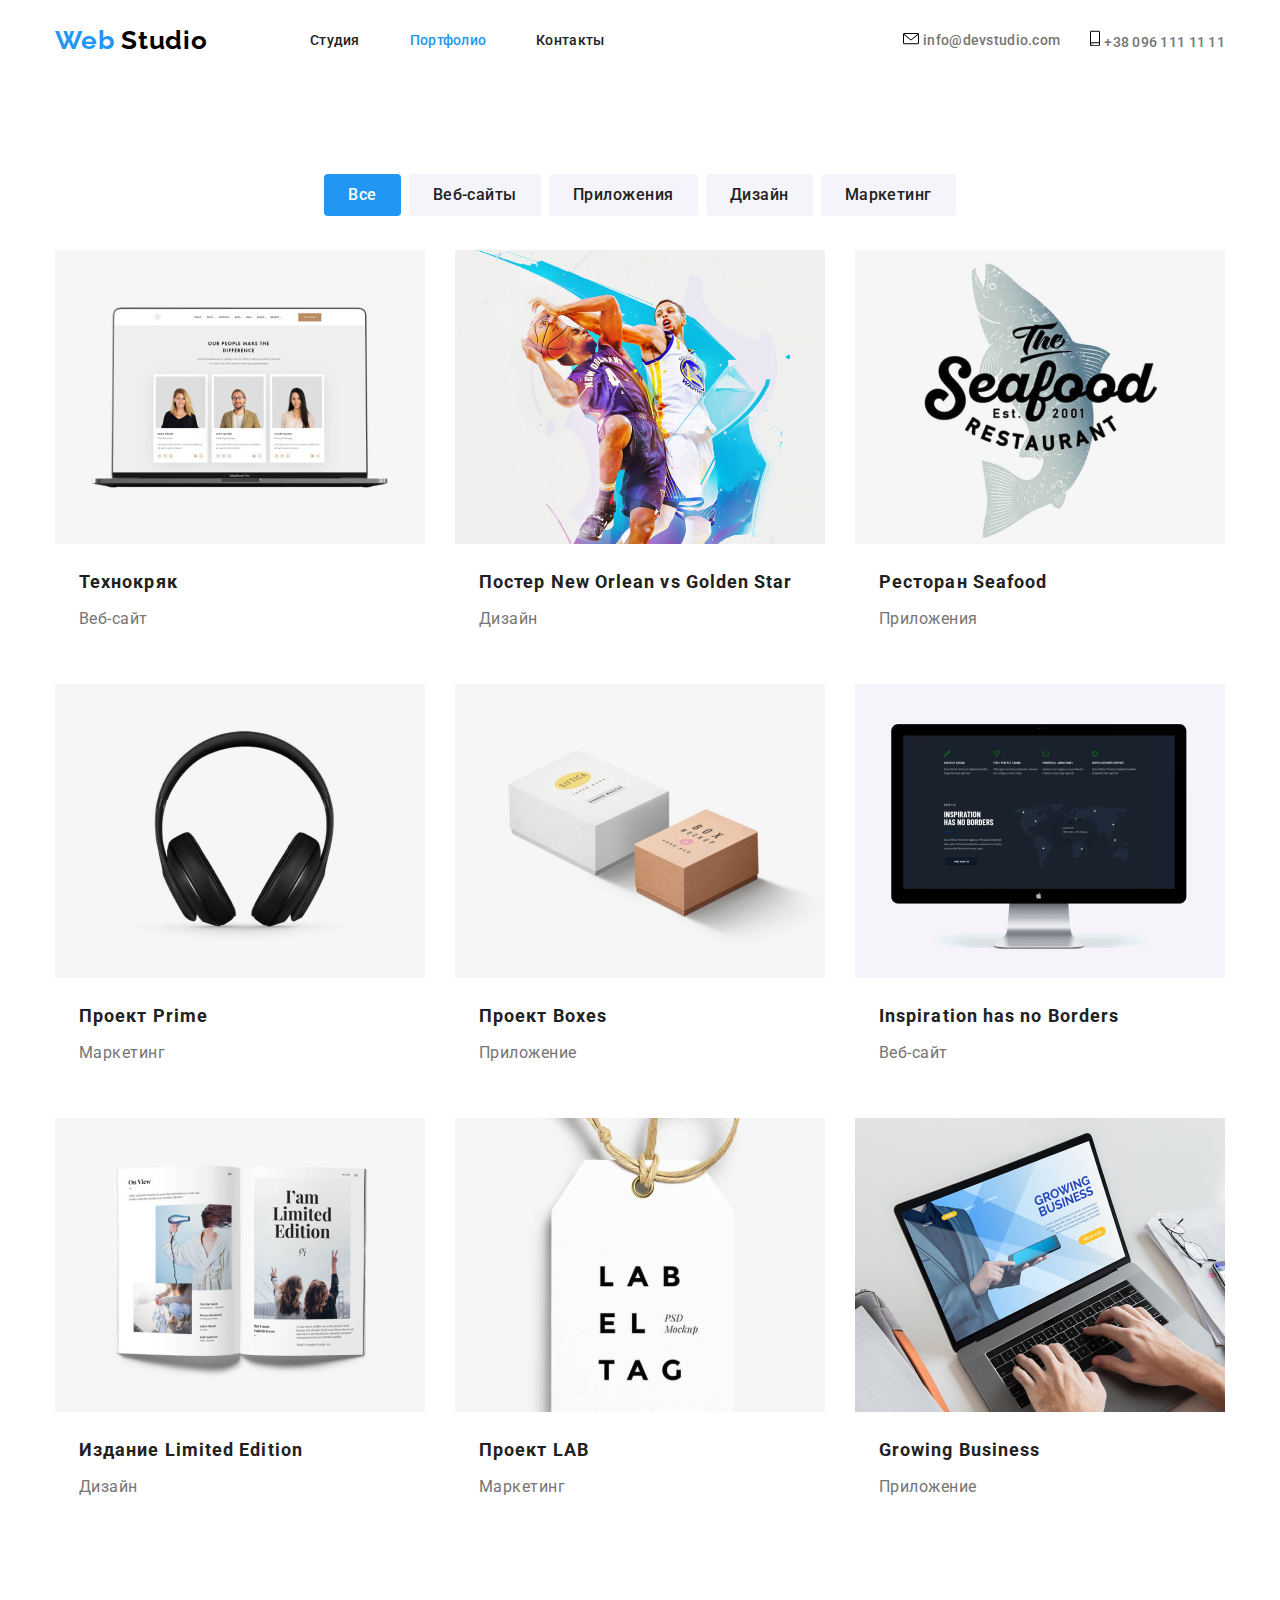
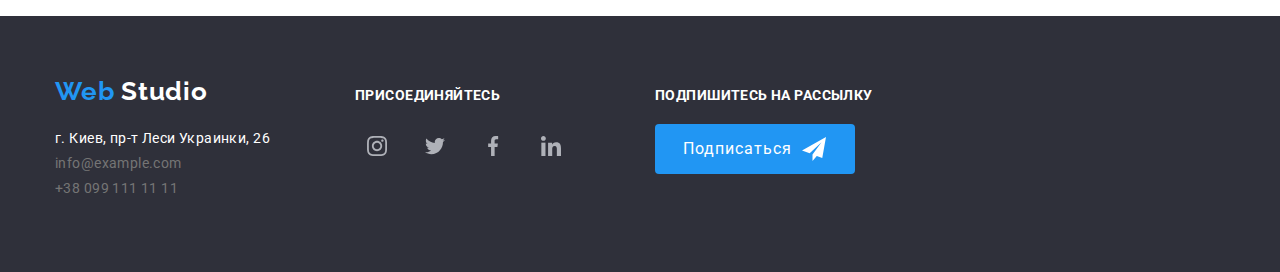
==== commit 397d1a72: "HW3-Done2" ====
--- a/portfolio.html
+++ b/portfolio.html
@@ -103,36 +103,46 @@
                     <li class="projects-list">
                         <a href="">
                             <img src="./image/portfolio-boxes.jpg" width="370" alt="Две картонные коробки">
-                            <h2 class="projects-title">Проект Boxes</h2>
-                            <p class="description">Приложение</p>
+                            <div class="projects-item">
+                                <h2 class="projects-title">Проект Boxes</h2>
+                                <p class="description">Приложение</p>
+                            </div>
                         </a>
                     </li>
                     <li class="projects-list">
                         <a href="">
                             <img src="./image/portfolio-monitor.jpg" width="370" alt="Монитор">
-                            <h2 class="projects-title">Inspiration has no Borders</h2>
-                            <p class="description">Веб-сайт</p>
+                            <div class="projects-item">    
+                                <h2 class="projects-title">Inspiration has no Borders</h2>
+                                <p class="description">Веб-сайт</p>
+                            </div>    
                         </a>
                     </li>
                     <li class="projects-list">
                         <a href="">
                             <img src="./image/portfolio-limited-edition.jpg" width="370" alt="Раскрытый журнал">
-                            <h2 class="projects-title">Издание Limited Edition</h2>
-                            <p class="description">Дизайн</p>
+                            <div class="projects-item">
+                                <h2 class="projects-title">Издание Limited Edition</h2>
+                                <p class="description">Дизайн</p>
+                            </div>
                         </a>
                     </li>
                     <li class="projects-list">
                         <a href="">    
                             <img src="./image/portfolio-lab.jpg" width="370" alt="Фото бирки LAB">
-                            <h2 class="projects-title">Проект LAB</h2>
-                            <p class="description">Маркетинг</p>
+                            <div class="projects-item">
+                                <h2 class="projects-title">Проект LAB</h2>
+                                <p class="description">Маркетинг</p>
+                            </div>
                         </a>
                     </li>
                     <li class="projects-list">
                         <a href="">
                             <img src="./image/portfolio-business.jpg" width="370" alt="Ноутбук с изображением сайта Growing Business">
-                            <h2 class="projects-title">Growing Business</h2>
-                            <p class="description">Приложение</p>
+                            <div class="projects-item">
+                                <h2 class="projects-title">Growing Business</h2>
+                                <p class="description">Приложение</p>
+                            </div>
                         </a>
                     </li>
                 </ul>
@@ -179,7 +189,6 @@
                 <button class="subscribe-button">Подписаться
                     <img src="./image/icon-telegram.svg" alt="логотип телеграм">
                 </button>
-                
             </div>
         </div>    
     </footer>
